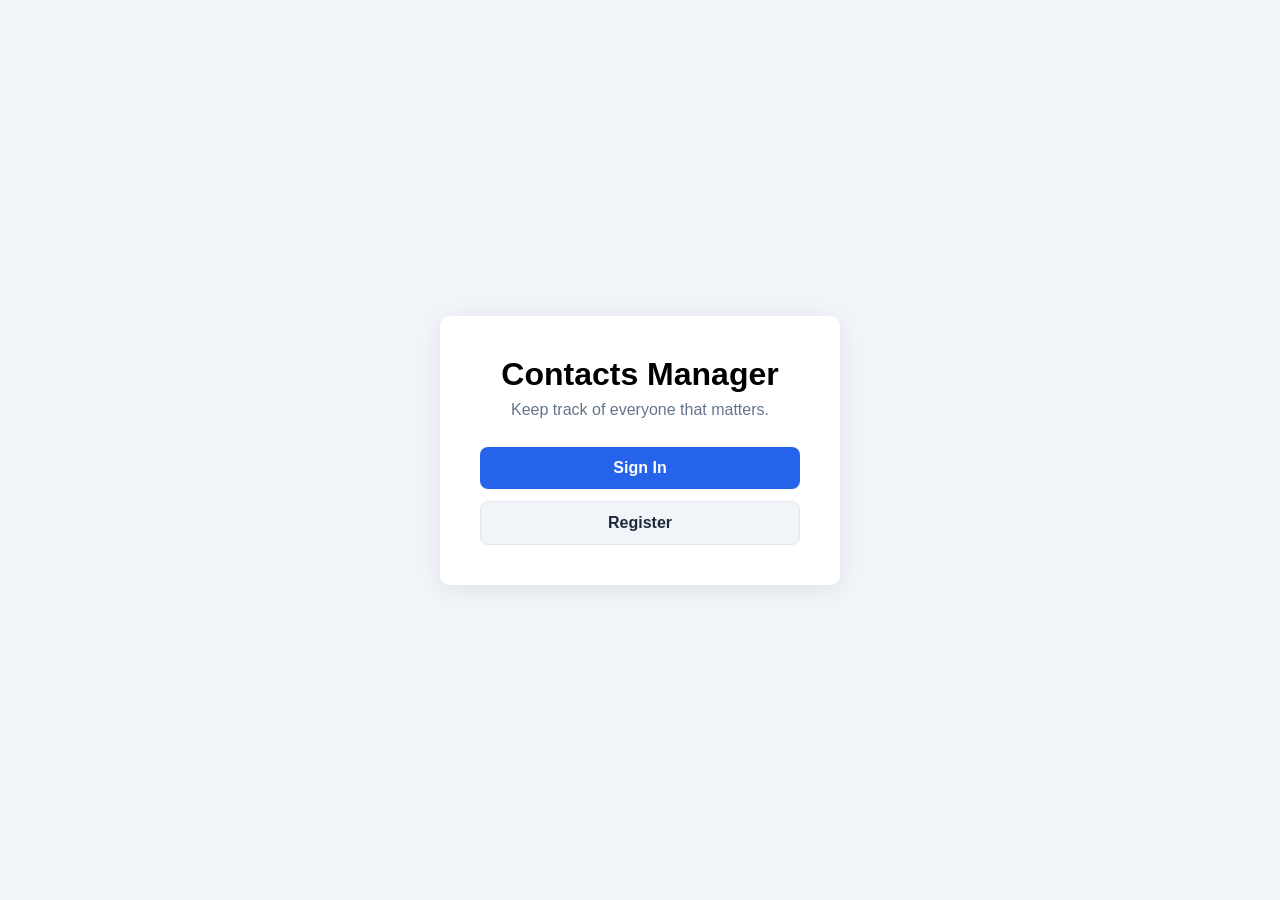
==== frontend/index.html @ ac512d38 "Add frontend skeleton: index, login, register pages" ====
<!DOCTYPE html>
<html lang="en">
<head>
  <meta charset="UTF-8" />
  <meta name="viewport" content="width=device-width, initial-scale=1.0" />
  <title>Contacts Manager</title>
  <link rel="stylesheet" href="css/style.css" />
</head>
<body>
    <div class="center-container">
    <div class="card">
        <h1>Contacts Manager</h1>
        <p class="subtitle">Keep track of everyone that matters.</p>
        <div class="button-group">
        <a href="login.html" class="button button-primary">Sign In</a>
        <a href="register.html" class="button button-secondary">Register</a>
        </div>
    </div>
    </div>
</body>
</html>
---- frontend/css/style.css ----
* {
  box-sizing: border-box;
}

body {
  margin: 0;
  font-family: Arial, sans-serif;
  background: #f1f5f9;
}

.center-container {
  min-height: 100vh;
  display: flex;
  align-items: center;
  justify-content: center;
}

.card {
  background: white;
  border-radius: 10px;
  box-shadow: 0 4px 24px rgba(0, 0, 0, 0.08);
  padding: 40px;
  width: 100%;
  max-width: 400px;
  text-align: center;
}

h1 {
  margin: 0 0 8px;
}

.subtitle {
  margin: 0 0 28px;
  color: #64748b;
}

.button-group {
  display: flex;
  flex-direction: column;
  gap: 12px;
}

.button {
  display: inline-block;
  padding: 12px 20px;
  border-radius: 8px;
  font-size: 1rem;
  font-weight: 600;
  text-decoration: none;
  cursor: pointer;
}

.button-primary {
  background: #2563eb;
  color: white;
}

.button-primary:hover {
  background: #1d4ed8;
}

.button-secondary {
  background: #f1f5f9;
  color: #1e293b;
  border: 1px solid #e2e8f0;
}

.button-secondary:hover {
  background: #e2e8f0;
}
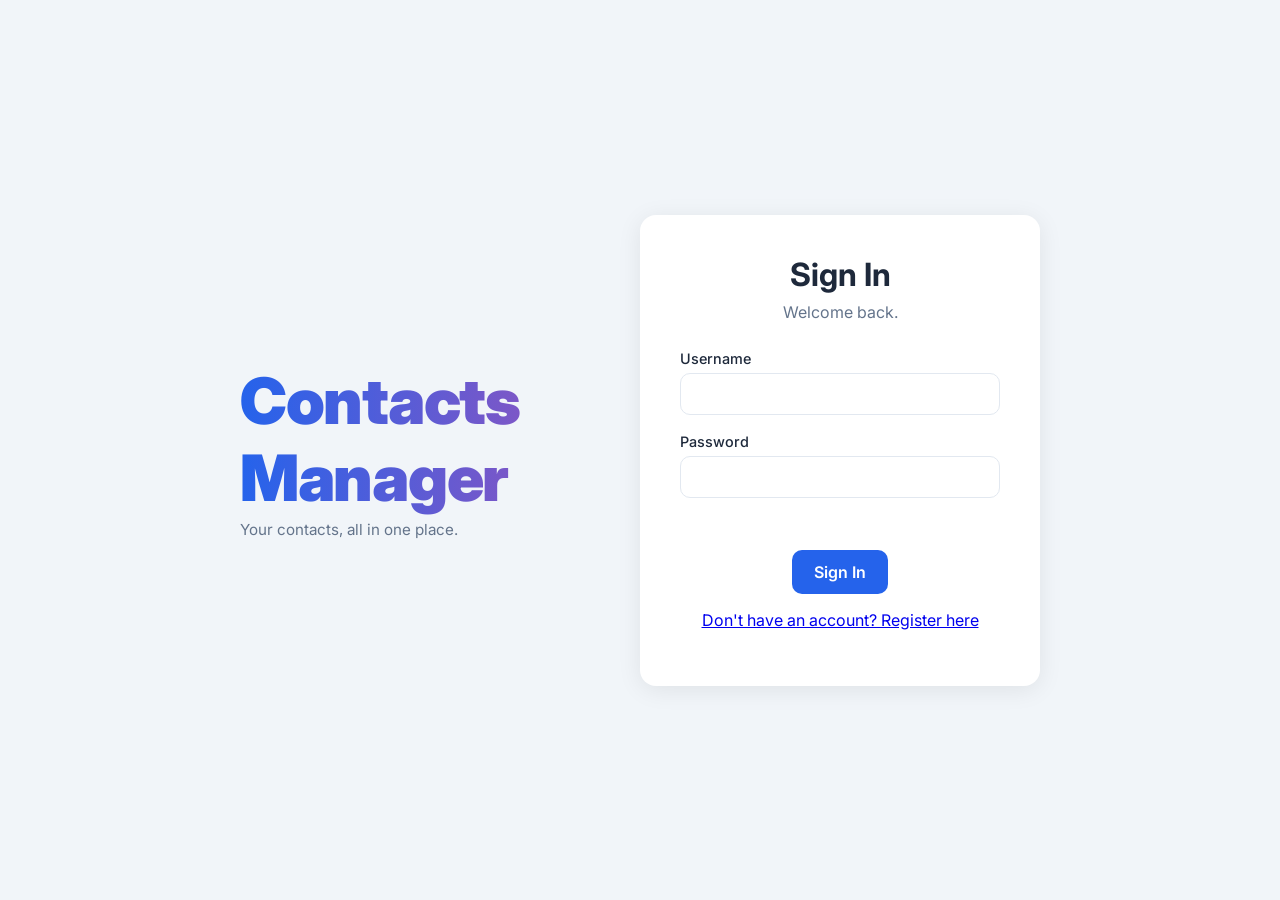
==== commit 0f673259: "worked on visual polish: changed font, gradient branding, success/error states on login" ====
--- a/frontend/index.html
+++ b/frontend/index.html
@@ -3,19 +3,41 @@
 <head>
   <meta charset="UTF-8" />
   <meta name="viewport" content="width=device-width, initial-scale=1.0" />
-  <title>Contacts Manager</title>
+  <title>Sign In - Contacts Manager</title>
   <link rel="stylesheet" href="css/style.css" />
+  <link rel="preconnect" href="https://fonts.googleapis.com">
+  <link rel="preconnect" href="https://fonts.gstatic.com" crossorigin>
+  <link href="https://fonts.googleapis.com/css2?family=Inter:wght@400;500;600;700;800;900&display=swap" rel="stylesheet">
 </head>
 <body>
     <div class="center-container">
-    <div class="card">
-        <h1>Contacts Manager</h1>
-        <p class="subtitle">Keep track of everyone that matters.</p>
-        <div class="button-group">
-        <a href="login.html" class="button button-primary">Sign In</a>
-        <a href="register.html" class="button button-secondary">Register</a>
+        <div class="brand">
+          <h1 class="brand-title">Contacts Manager</h1>
+          <p class="brand-tagline">Your contacts, all in one place.</p>
+        </div>
+        <div class="card" id="login-card">
+            <h1>Sign In</h1>
+            <p class="subtitle">Welcome back.</p>
+
+            <form id="login-form">
+            <div class="form-group">
+                <label for="login">Username</label>
+                <input type="text" id="login" name="login" />
+            </div>
+
+            <div class="form-group">
+                <label for="password">Password</label>
+                <input type="password" id="password" name="password" />
+            </div>
+
+            <div id="form-message"></div>
+
+            <button type="submit" class="button button-primary">Sign In</button>
+            </form>
+
+            <p><a href="register.html">Don't have an account? Register here</a></p>
         </div>
     </div>
-    </div>
+    <script src="js/auth.js"></script>
 </body>
 </html>
--- a/frontend/css/style.css
+++ b/frontend/css/style.css
@@ -1,11 +1,24 @@
+:root {
+  --color-primary: #2563eb;
+  --color-primary-dark: #1d4ed8;
+  --color-bg: #f1f5f9;
+  --color-card: #ffffff;
+  --color-text: #1e293b;
+  --color-muted: #64748b;
+  --color-border: #e2e8f0;
+  --radius: 16px;
+  --radius-sm: 10px;
+}
+
 * {
   box-sizing: border-box;
 }
 
 body {
   margin: 0;
-  font-family: Arial, sans-serif;
-  background: #f1f5f9;
+  font-family: "Inter", Arial, sans-serif;
+  background: var(--color-bg);
+  color: var(--color-text);
 }
 
 .center-container {
@@ -13,11 +26,43 @@
   display: flex;
   align-items: center;
   justify-content: center;
+  gap: 80px;
+  padding: 20px;
+}
+
+.brand {
+  text-align: left;
+  max-width: 320px;
+}
+
+.brand-title {
+  font-size: 4rem;
+  font-weight: 900;
+  letter-spacing: -0.02em;
+  margin: 0 0 4px;
+  background: linear-gradient(270deg, #2563eb, #7c3aed, #ec4899, #2563eb);
+  background-size: 600% 600%;
+  -webkit-background-clip: text;
+  background-clip: text;
+  color: transparent;
+  animation: gradientShift 10s ease infinite;
+}
+
+@keyframes gradientShift {
+  0% { background-position: 0% 50%; }
+  50% { background-position: 100% 50%; }
+  100% { background-position: 0% 50%; }
+}
+
+.brand-tagline {
+  color: var(--color-muted);
+  margin: 0;
+  font-size: 0.95rem;
 }
 
 .card {
-  background: white;
-  border-radius: 10px;
+  background: var(--color-card);
+  border-radius: var(--radius);
   box-shadow: 0 4px 24px rgba(0, 0, 0, 0.08);
   padding: 40px;
   width: 100%;
@@ -31,7 +76,7 @@
 
 .subtitle {
   margin: 0 0 28px;
-  color: #64748b;
+  color: var(--color-muted);
 }
 
 .button-group {
@@ -42,29 +87,236 @@
 
 .button {
   display: inline-block;
-  padding: 12px 20px;
-  border-radius: 8px;
+  padding: 12px 22px;
+  border-radius: var(--radius-sm);
   font-size: 1rem;
   font-weight: 600;
+  font-family: inherit;
   text-decoration: none;
+  border: none;
   cursor: pointer;
+  transition: background 0.15s ease, transform 0.05s ease;
+}
+
+.button:active {
+  transform: scale(0.98);
 }
 
 .button-primary {
-  background: #2563eb;
+  background: var(--color-primary);
   color: white;
 }
 
 .button-primary:hover {
-  background: #1d4ed8;
+  background: var(--color-primary-dark);
 }
 
 .button-secondary {
-  background: #f1f5f9;
-  color: #1e293b;
-  border: 1px solid #e2e8f0;
+  background: var(--color-bg);
+  color: var(--color-text);
+  border: 1px solid var(--color-border);
 }
 
 .button-secondary:hover {
-  background: #e2e8f0;
+  background: var(--color-border);
+}
+
+.form-group {
+  margin-bottom: 18px;
+  text-align: left;
+}
+
+.form-group label {
+  display: block;
+  margin-bottom: 6px;
+  font-size: 0.9rem;
+  font-weight: 500;
+}
+
+.form-group input[type="text"],
+.form-group input[type="password"] {
+  width: 100%;
+  padding: 10px 14px;
+  border: 1px solid var(--color-border);
+  border-radius: var(--radius-sm);
+  font-size: 1rem;
+  font-family: inherit;
+}
+
+.form-group input:focus {
+  outline: none;
+  border-color: var(--color-primary);
+  box-shadow: 0 0 0 3px rgba(37, 99, 235, 0.15);
+}
+
+#form-message {
+  min-height: 20px;
+  font-size: 0.9rem;
+  margin-bottom: 14px;
+}
+
+.topbar {
+  display: flex;
+  justify-content: space-between;
+  align-items: center;
+  padding: 16px 24px;
+  background: var(--color-card);
+  border-bottom: 1px solid var(--color-border);
+}
+
+.topbar h2 {
+  margin: 0;
+}
+
+.topbar-right {
+  display: flex;
+  align-items: center;
+  gap: 16px;
+}
+
+.page-content {
+  max-width: 800px;
+  margin: 24px auto;
+  padding: 0 16px;
+}
+
+.search-row {
+  display: flex;
+  gap: 12px;
+  margin-bottom: 20px;
+}
+
+.search-row input {
+  flex: 1;
+  padding: 10px 14px;
+  border: 1px solid var(--color-border);
+  border-radius: var(--radius-sm);
+  font-size: 1rem;
+  font-family: inherit;
+}
+
+.search-row input:focus {
+  outline: none;
+  border-color: var(--color-primary);
+  box-shadow: 0 0 0 3px rgba(37, 99, 235, 0.15);
+}
+
+.contact-card,
+.user-card {
+  background: var(--color-card);
+  border: 1px solid var(--color-border);
+  border-radius: var(--radius);
+  padding: 18px 20px;
+  margin-bottom: 10px;
+  display: flex;
+  justify-content: space-between;
+  align-items: center;
+  transition: box-shadow 0.15s ease;
+}
+
+.contact-card:hover,
+.user-card:hover {
+  box-shadow: 0 2px 10px rgba(0, 0, 0, 0.06);
+}
+
+.contact-info h3,
+.user-info h3 {
+  margin: 0 0 4px;
+  font-size: 1.05rem;
+}
+
+.contact-info p,
+.user-info p {
+  margin: 0;
+  color: var(--color-muted);
+  font-size: 0.9rem;
+}
+
+.contact-actions,
+.user-actions {
+  display: flex;
+  gap: 8px;
+}
+
+.contact-actions button,
+.user-actions button {
+  padding: 7px 14px;
+  font-size: 0.85rem;
+  font-family: inherit;
+  border: 1px solid var(--color-border);
+  border-radius: var(--radius-sm);
+  background: white;
+  cursor: pointer;
+  transition: background 0.15s ease;
+}
+
+.contact-actions button:hover,
+.user-actions button:hover {
+  background: var(--color-bg);
+}
+
+.add-form {
+  background: var(--color-card);
+  border: 1px solid var(--color-border);
+  border-radius: var(--radius);
+  padding: 22px;
+  margin-bottom: 20px;
+}
+
+.form-actions {
+  display: flex;
+  gap: 10px;
+}
+
+.badge {
+  display: inline-block;
+  padding: 2px 10px;
+  border-radius: 999px;
+  font-size: 0.75rem;
+  font-weight: 600;
+  margin-left: 8px;
+}
+
+.badge-admin {
+  background: #dbeafe;
+  color: #1d4ed8;
+}
+
+.badge-disabled {
+  background: #fee2e2;
+  color: #b91c1c;
+}
+
+.success-state {
+  padding: 10px 0;
+}
+
+.success-icon {
+  width: 56px;
+  height: 56px;
+  margin: 0 auto 16px;
+  border-radius: 50%;
+  background: var(--color-primary);
+  color: white;
+  font-size: 1.75rem;
+  display: flex;
+  align-items: center;
+  justify-content: center;
+}
+
+.error-state {
+  padding: 10px 0;
+}
+
+.error-icon {
+  width: 56px;
+  height: 56px;
+  margin: 0 auto 16px;
+  border-radius: 50%;
+  background: #dc2626;
+  color: white;
+  font-size: 1.75rem;
+  display: flex;
+  align-items: center;
+  justify-content: center;
 }
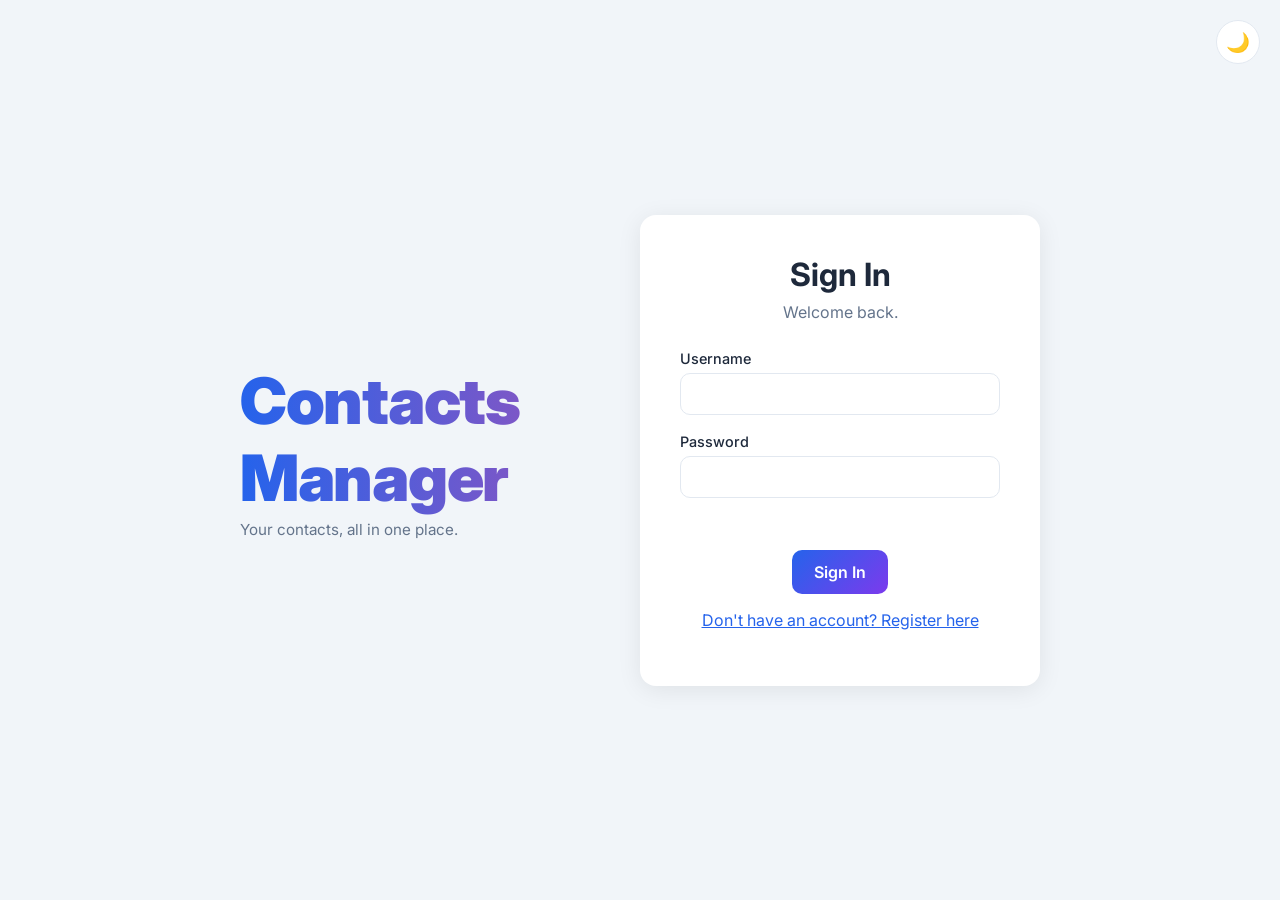
==== commit b7885aa0: "add dark mode, sort/filter in admin page, self-disable protection and loading states, and contact/us" ====
--- a/frontend/index.html
+++ b/frontend/index.html
@@ -10,6 +10,7 @@
   <link href="https://fonts.googleapis.com/css2?family=Inter:wght@400;500;600;700;800;900&display=swap" rel="stylesheet">
 </head>
 <body>
+    <button id="theme-toggle" class="theme-toggle">🌙</button>
     <div class="center-container">
         <div class="brand">
           <h1 class="brand-title">Contacts Manager</h1>
@@ -39,5 +40,28 @@
         </div>
     </div>
     <script src="js/auth.js"></script>
+    <script>
+        const themeToggle = document.getElementById("theme-toggle");
+        const savedTheme = localStorage.getItem("theme");
+
+        if (savedTheme === "dark") {
+            document.documentElement.setAttribute("data-theme", "dark");
+            themeToggle.textContent = "☀️";
+        }
+
+        themeToggle.addEventListener("click", function () {
+            const isDark = document.documentElement.getAttribute("data-theme") === "dark";
+
+            if (isDark) {
+            document.documentElement.removeAttribute("data-theme");
+            localStorage.setItem("theme", "light");
+            themeToggle.textContent = "🌙";
+            } else {
+            document.documentElement.setAttribute("data-theme", "dark");
+            localStorage.setItem("theme", "dark");
+            themeToggle.textContent = "☀️";
+            }
+        });
+    </script>
 </body>
 </html>
--- a/frontend/css/style.css
+++ b/frontend/css/style.css
@@ -8,6 +8,27 @@
   --color-border: #e2e8f0;
   --radius: 16px;
   --radius-sm: 10px;
+}
+
+:root[data-theme="dark"] {
+  --color-bg: #0f172a;
+  --color-card: #1e293b;
+  --color-text: #f1f5f9;
+  --color-muted: #94a3b8;
+  --color-border: #334155;
+}
+
+.theme-toggle {
+  position: fixed;
+  top: 20px;
+  right: 20px;
+  background: var(--color-card);
+  border: 1px solid var(--color-border);
+  border-radius: 50%;
+  width: 44px;
+  height: 44px;
+  font-size: 1.2rem;
+  cursor: pointer;
 }
 
 * {
@@ -103,12 +124,13 @@
 }
 
 .button-primary {
-  background: var(--color-primary);
+  background: linear-gradient(135deg, #2563eb, #7c3aed);
   color: white;
+  transition: filter 0.15s ease, transform 0.05s ease;
 }
 
 .button-primary:hover {
-  background: var(--color-primary-dark);
+  filter: brightness(1.1);
 }
 
 .button-secondary {
@@ -319,4 +341,83 @@
   display: flex;
   align-items: center;
   justify-content: center;
+}
+
+.form-row {
+  display: flex;
+  gap: 12px;
+}
+
+.form-row .form-group {
+  flex: 1;
+}
+
+.topbar-title {
+  font-size: 1.5rem;
+  font-weight: 900;
+  letter-spacing: -0.02em;
+  margin: 0;
+  background: linear-gradient(270deg, #2563eb, #7c3aed, #ec4899, #2563eb);
+  background-size: 600% 600%;
+  -webkit-background-clip: text;
+  background-clip: text;
+  color: transparent;
+  animation: gradientShift 10s ease infinite;
+}
+
+.modal-overlay {
+  position: fixed;
+  top: 0;
+  left: 0;
+  right: 0;
+  bottom: 0;
+  background: rgba(0, 0, 0, 0.4);
+  display: flex;
+  align-items: center;
+  justify-content: center;
+  z-index: 1000;
+}
+
+.modal-box {
+  background: var(--color-card);
+  border-radius: var(--radius);
+  padding: 28px;
+  max-width: 360px;
+  width: 100%;
+  text-align: center;
+  box-shadow: 0 4px 24px rgba(0, 0, 0, 0.15);
+}
+
+.modal-box p {
+  margin: 0 0 20px;
+  font-size: 1rem;
+}
+
+.modal-actions {
+  display: flex;
+  gap: 10px;
+  justify-content: center;
+}
+
+.form-message {
+  min-height: 20px;
+  font-size: 0.9rem;
+  margin-bottom: 14px;
+  color: #dc2626;
+}
+
+.form-message-success {
+  color: #16a34a;
+}
+
+.form-message-error {
+  color: #dc2626;
+}
+
+.card p a {
+  color: var(--color-primary);
+}
+
+.card p a:visited {
+  color: var(--color-primary);
 }
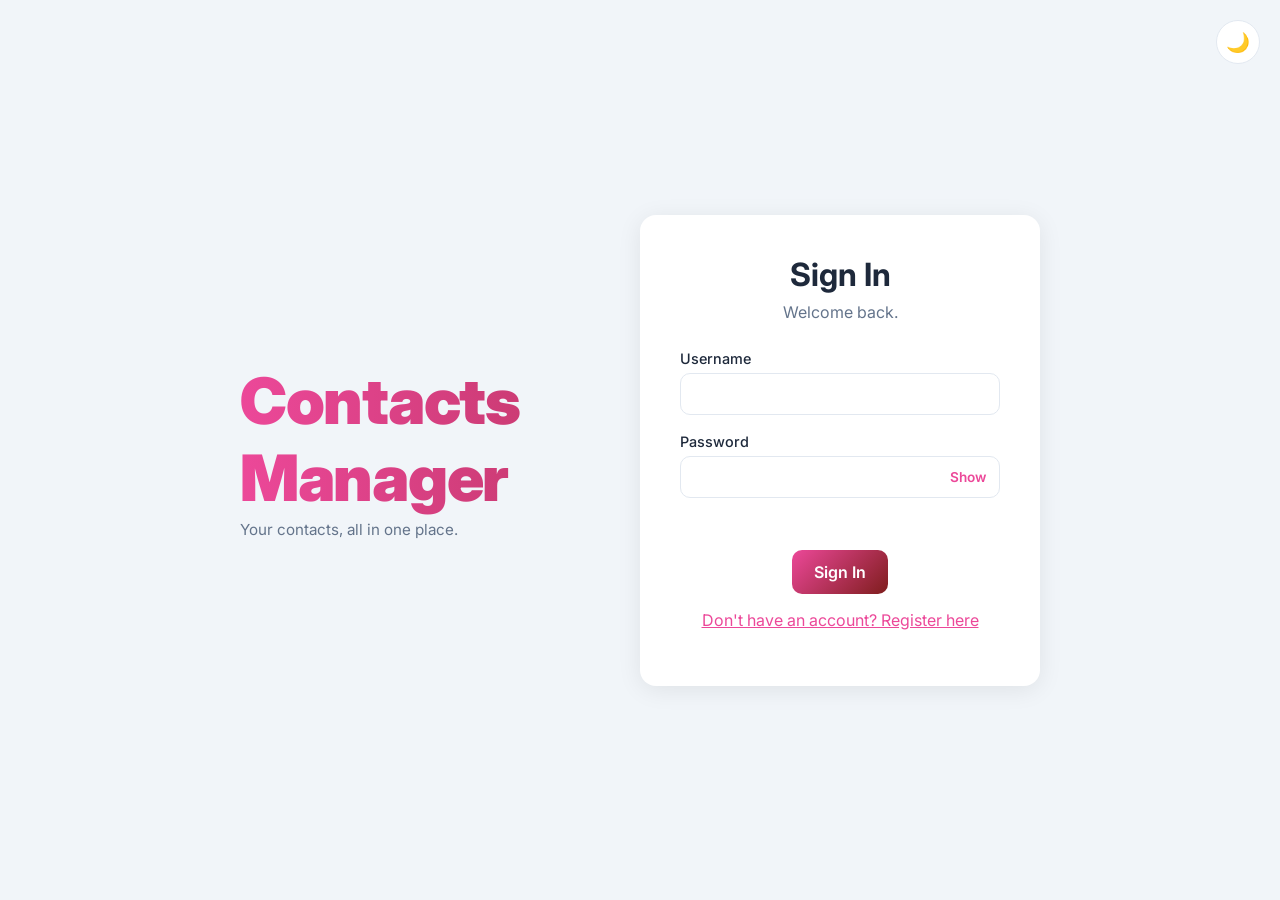
==== commit 8ff2f09c: "udpated color sheme to pink.maroon and cleaned up duplicate css rules" ====
--- a/frontend/index.html
+++ b/frontend/index.html
@@ -8,6 +8,7 @@
   <link rel="preconnect" href="https://fonts.googleapis.com">
   <link rel="preconnect" href="https://fonts.gstatic.com" crossorigin>
   <link href="https://fonts.googleapis.com/css2?family=Inter:wght@400;500;600;700;800;900&display=swap" rel="stylesheet">
+  <link rel="icon" href="data:image/svg+xml,<svg xmlns=%22http://www.w3.org/2000/svg%22 viewBox=%220 0 100 100%22><text y=%22.9em%22 font-size=%2290%22>⭐</text></svg>">
 </head>
 <body>
     <button id="theme-toggle" class="theme-toggle">🌙</button>
@@ -28,7 +29,10 @@
 
             <div class="form-group">
                 <label for="password">Password</label>
+                <div class="password-wrapper">
                 <input type="password" id="password" name="password" />
+                <button type="button" id="toggle-password" class="toggle-password-btn">Show</button>
+                </div>
             </div>
 
             <div id="form-message"></div>
@@ -63,5 +67,16 @@
             }
         });
     </script>
+
+    <script>
+        const togglePassword = document.getElementById("toggle-password");
+        const passwordInput = document.getElementById("password");
+
+        togglePassword.addEventListener("click", function () {
+            const isPassword = passwordInput.type === "password";
+            passwordInput.type = isPassword ? "text" : "password";
+            togglePassword.textContent = isPassword ? "Hide" : "Show";
+        });
+    </script>
 </body>
 </html>
--- a/frontend/css/style.css
+++ b/frontend/css/style.css
@@ -1,6 +1,6 @@
 :root {
-  --color-primary: #2563eb;
-  --color-primary-dark: #1d4ed8;
+  --color-primary: #ec4899;
+  --color-primary-dark: #7f1d1d;
   --color-bg: #f1f5f9;
   --color-card: #ffffff;
   --color-text: #1e293b;
@@ -61,7 +61,7 @@
   font-weight: 900;
   letter-spacing: -0.02em;
   margin: 0 0 4px;
-  background: linear-gradient(270deg, #2563eb, #7c3aed, #ec4899, #2563eb);
+  background: linear-gradient(270deg, #ec4899, #7f1d1d, #ec4899);
   background-size: 600% 600%;
   -webkit-background-clip: text;
   background-clip: text;
@@ -124,7 +124,7 @@
 }
 
 .button-primary {
-  background: linear-gradient(135deg, #2563eb, #7c3aed);
+  background: linear-gradient(135deg, #ec4899, #7f1d1d);
   color: white;
   transition: filter 0.15s ease, transform 0.05s ease;
 }
@@ -168,7 +168,7 @@
 .form-group input:focus {
   outline: none;
   border-color: var(--color-primary);
-  box-shadow: 0 0 0 3px rgba(37, 99, 235, 0.15);
+  box-shadow: 0 0 0 3px rgba(236, 72, 153, 0.15);
 }
 
 #form-message {
@@ -220,7 +220,7 @@
 .search-row input:focus {
   outline: none;
   border-color: var(--color-primary);
-  box-shadow: 0 0 0 3px rgba(37, 99, 235, 0.15);
+  box-shadow: 0 0 0 3px rgba(236, 72, 153, 0.15);
 }
 
 .contact-card,
@@ -300,8 +300,8 @@
 }
 
 .badge-admin {
-  background: #dbeafe;
-  color: #1d4ed8;
+  background: #fce7f3;
+  color: #7f1d1d;
 }
 
 .badge-disabled {
@@ -357,7 +357,7 @@
   font-weight: 900;
   letter-spacing: -0.02em;
   margin: 0;
-  background: linear-gradient(270deg, #2563eb, #7c3aed, #ec4899, #2563eb);
+  background: linear-gradient(270deg, #ec4899, #7f1d1d, #ec4899);
   background-size: 600% 600%;
   -webkit-background-clip: text;
   background-clip: text;
@@ -420,4 +420,40 @@
 
 .card p a:visited {
   color: var(--color-primary);
+}
+
+.password-wrapper {
+  position: relative;
+}
+
+.password-wrapper input {
+  padding-right: 60px;
+}
+
+.toggle-password-btn {
+  position: absolute;
+  right: 10px;
+  top: 50%;
+  transform: translateY(-50%);
+  background: none;
+  border: none;
+  cursor: pointer;
+  font-size: 0.85rem;
+  font-weight: 600;
+  font-family: inherit;
+  color: var(--color-primary);
+  padding: 4px;
+}
+
+.star-button {
+  background: none;
+  border: none;
+  font-size: 1.1rem;
+  cursor: pointer;
+  color: var(--color-border);
+  padding: 7px 10px;
+}
+
+.star-button.favorited {
+  color: #f59e0b;
 }
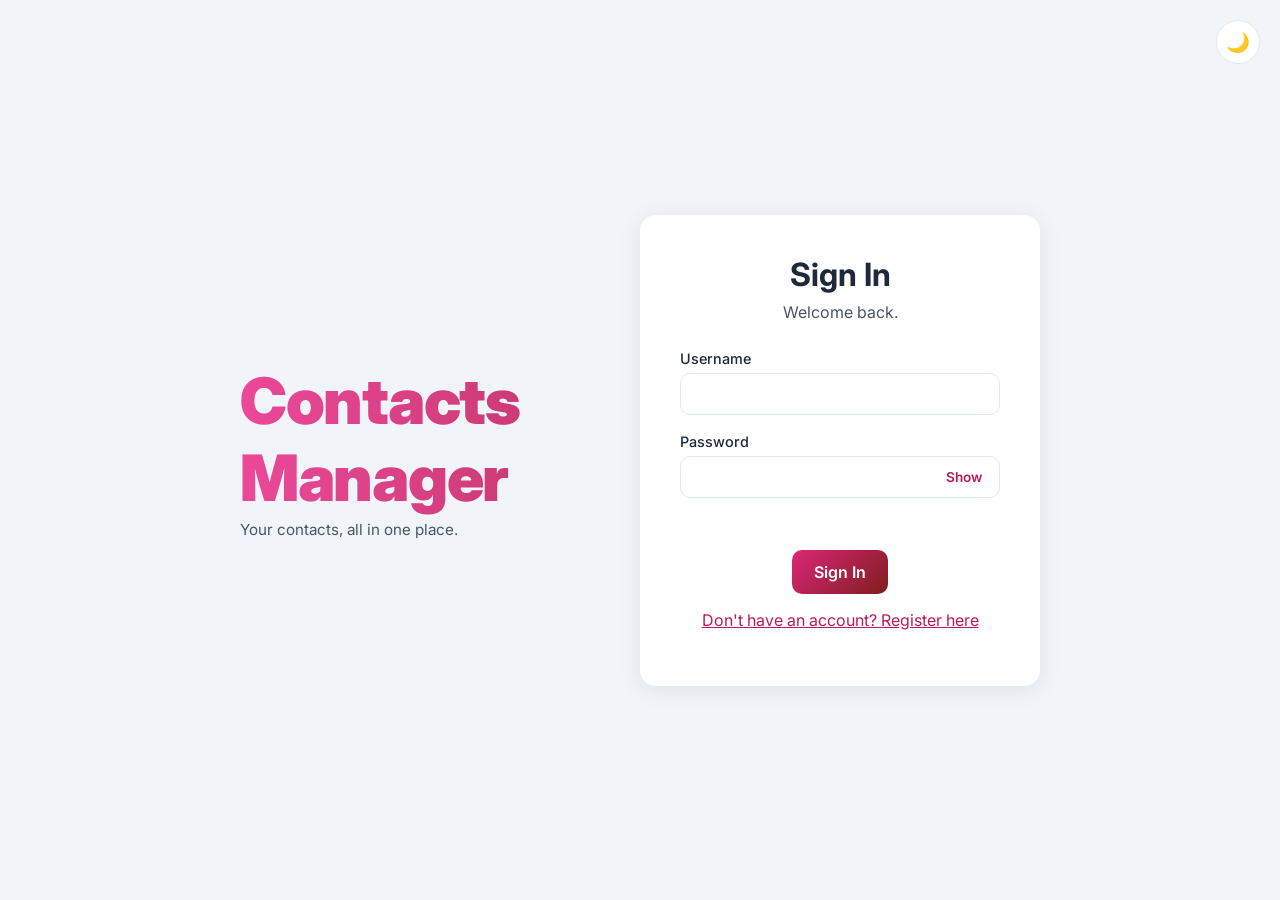
==== commit 65f04fc1: "Improve accessibility to reach Lighthouse score of 100 on all pages - Fix color contrast for muted t" ====
--- a/frontend/index.html
+++ b/frontend/index.html
@@ -11,38 +11,38 @@
   <link rel="icon" href="data:image/svg+xml,<svg xmlns=%22http://www.w3.org/2000/svg%22 viewBox=%220 0 100 100%22><text y=%22.9em%22 font-size=%2290%22>⭐</text></svg>">
 </head>
 <body>
-    <button id="theme-toggle" class="theme-toggle">🌙</button>
-    <div class="center-container">
+    <button type="button" id="theme-toggle" class="theme-toggle" aria-label="Switch to dark mode">🌙</button>
+    <main class="center-container">
         <div class="brand">
           <h1 class="brand-title">Contacts Manager</h1>
           <p class="brand-tagline">Your contacts, all in one place.</p>
         </div>
         <div class="card" id="login-card">
-            <h1>Sign In</h1>
+            <h2>Sign In</h2>
             <p class="subtitle">Welcome back.</p>
 
             <form id="login-form">
             <div class="form-group">
                 <label for="login">Username</label>
-                <input type="text" id="login" name="login" />
+                <input type="text" id="login" name="login" autocomplete="username" />
             </div>
 
             <div class="form-group">
                 <label for="password">Password</label>
                 <div class="password-wrapper">
-                <input type="password" id="password" name="password" />
-                <button type="button" id="toggle-password" class="toggle-password-btn">Show</button>
+                <input type="password" id="password" name="password" autocomplete="current-password" />
+                <button type="button" id="toggle-password" class="toggle-password-btn" aria-controls="password" aria-pressed="false">Show</button>
                 </div>
             </div>
 
-            <div id="form-message"></div>
+            <div id="form-message" role="status" aria-live="polite"></div>
 
             <button type="submit" class="button button-primary">Sign In</button>
             </form>
 
             <p><a href="register.html">Don't have an account? Register here</a></p>
         </div>
-    </div>
+    </main>
     <script src="js/auth.js"></script>
     <script>
         const themeToggle = document.getElementById("theme-toggle");
@@ -51,6 +51,7 @@
         if (savedTheme === "dark") {
             document.documentElement.setAttribute("data-theme", "dark");
             themeToggle.textContent = "☀️";
+            themeToggle.setAttribute("aria-label", "Switch to light mode");
         }
 
         themeToggle.addEventListener("click", function () {
@@ -60,10 +61,12 @@
             document.documentElement.removeAttribute("data-theme");
             localStorage.setItem("theme", "light");
             themeToggle.textContent = "🌙";
+            themeToggle.setAttribute("aria-label", "Switch to dark mode");
             } else {
             document.documentElement.setAttribute("data-theme", "dark");
             localStorage.setItem("theme", "dark");
             themeToggle.textContent = "☀️";
+            themeToggle.setAttribute("aria-label", "Switch to light mode");
             }
         });
     </script>
@@ -76,6 +79,7 @@
             const isPassword = passwordInput.type === "password";
             passwordInput.type = isPassword ? "text" : "password";
             togglePassword.textContent = isPassword ? "Hide" : "Show";
+            togglePassword.setAttribute("aria-pressed", String(isPassword));
         });
     </script>
 </body>
--- a/frontend/css/style.css
+++ b/frontend/css/style.css
@@ -4,8 +4,12 @@
   --color-bg: #f1f5f9;
   --color-card: #ffffff;
   --color-text: #1e293b;
-  --color-muted: #64748b;
+  --color-muted: #475569;
   --color-border: #e2e8f0;
+  --color-link: #be185d;
+  --color-error: #dc2626;
+  --color-success: #15803d;
+  --color-star: #b45309;
   --radius: 16px;
   --radius-sm: 10px;
 }
@@ -16,6 +20,10 @@
   --color-text: #f1f5f9;
   --color-muted: #94a3b8;
   --color-border: #334155;
+  --color-link: #f472b6;
+  --color-error: #f87171;
+  --color-success: #4ade80;
+  --color-star: #fbbf24;
 }
 
 .theme-toggle {
@@ -29,6 +37,23 @@
   height: 44px;
   font-size: 1.2rem;
   cursor: pointer;
+}
+
+:focus-visible {
+  outline: 3px solid var(--color-link);
+  outline-offset: 2px;
+}
+
+.visually-hidden {
+  position: absolute;
+  width: 1px;
+  height: 1px;
+  padding: 0;
+  margin: -1px;
+  overflow: hidden;
+  clip: rect(0, 0, 0, 0);
+  white-space: nowrap;
+  border: 0;
 }
 
 * {
@@ -91,8 +116,13 @@
   text-align: center;
 }
 
-h1 {
+h1,
+.card h2 {
   margin: 0 0 8px;
+}
+
+.card h2 {
+  font-size: 2em;
 }
 
 .subtitle {
@@ -124,7 +154,7 @@
 }
 
 .button-primary {
-  background: linear-gradient(135deg, #ec4899, #7f1d1d);
+  background: linear-gradient(135deg, #db2777, #7f1d1d);
   color: white;
   transition: filter 0.15s ease, transform 0.05s ease;
 }
@@ -156,11 +186,15 @@
 }
 
 .form-group input[type="text"],
-.form-group input[type="password"] {
+.form-group input[type="password"],
+.form-group input[type="tel"],
+.form-group input[type="email"] {
   width: 100%;
   padding: 10px 14px;
   border: 1px solid var(--color-border);
   border-radius: var(--radius-sm);
+  background: var(--color-card);
+  color: var(--color-text);
   font-size: 1rem;
   font-family: inherit;
 }
@@ -186,7 +220,7 @@
   border-bottom: 1px solid var(--color-border);
 }
 
-.topbar h2 {
+.topbar h1 {
   margin: 0;
 }
 
@@ -213,6 +247,8 @@
   padding: 10px 14px;
   border: 1px solid var(--color-border);
   border-radius: var(--radius-sm);
+  background: var(--color-card);
+  color: var(--color-text);
   font-size: 1rem;
   font-family: inherit;
 }
@@ -241,8 +277,8 @@
   box-shadow: 0 2px 10px rgba(0, 0, 0, 0.06);
 }
 
-.contact-info h3,
-.user-info h3 {
+.contact-info h2,
+.user-info h2 {
   margin: 0 0 4px;
   font-size: 1.05rem;
 }
@@ -267,7 +303,8 @@
   font-family: inherit;
   border: 1px solid var(--color-border);
   border-radius: var(--radius-sm);
-  background: white;
+  background: var(--color-card);
+  color: var(--color-text);
   cursor: pointer;
   transition: background 0.15s ease;
 }
@@ -388,9 +425,11 @@
   box-shadow: 0 4px 24px rgba(0, 0, 0, 0.15);
 }
 
-.modal-box p {
+.modal-box p,
+.modal-box .modal-message {
   margin: 0 0 20px;
   font-size: 1rem;
+  font-weight: 400;
 }
 
 .modal-actions {
@@ -403,23 +442,23 @@
   min-height: 20px;
   font-size: 0.9rem;
   margin-bottom: 14px;
-  color: #dc2626;
+  color: var(--color-error);
 }
 
 .form-message-success {
-  color: #16a34a;
+  color: var(--color-success);
 }
 
 .form-message-error {
-  color: #dc2626;
+  color: var(--color-error);
 }
 
 .card p a {
-  color: var(--color-primary);
+  color: var(--color-link);
 }
 
 .card p a:visited {
-  color: var(--color-primary);
+  color: var(--color-link);
 }
 
 .password-wrapper {
@@ -441,8 +480,8 @@
   font-size: 0.85rem;
   font-weight: 600;
   font-family: inherit;
-  color: var(--color-primary);
-  padding: 4px;
+  color: var(--color-link);
+  padding: 6px 8px;
 }
 
 .star-button {
@@ -450,10 +489,27 @@
   border: none;
   font-size: 1.1rem;
   cursor: pointer;
-  color: var(--color-border);
+  color: var(--color-muted);
   padding: 7px 10px;
 }
 
-.star-button.favorited {
-  color: #f59e0b;
+.contact-actions .star-button {
+  color: var(--color-muted);
+}
+
+.contact-actions .star-button.favorited {
+  color: var(--color-star);
+}
+
+@media (prefers-reduced-motion: reduce) {
+  .brand-title,
+  .topbar-title {
+    animation: none;
+  }
+
+  .button,
+  .button:active {
+    transition: none;
+    transform: none;
+  }
 }
